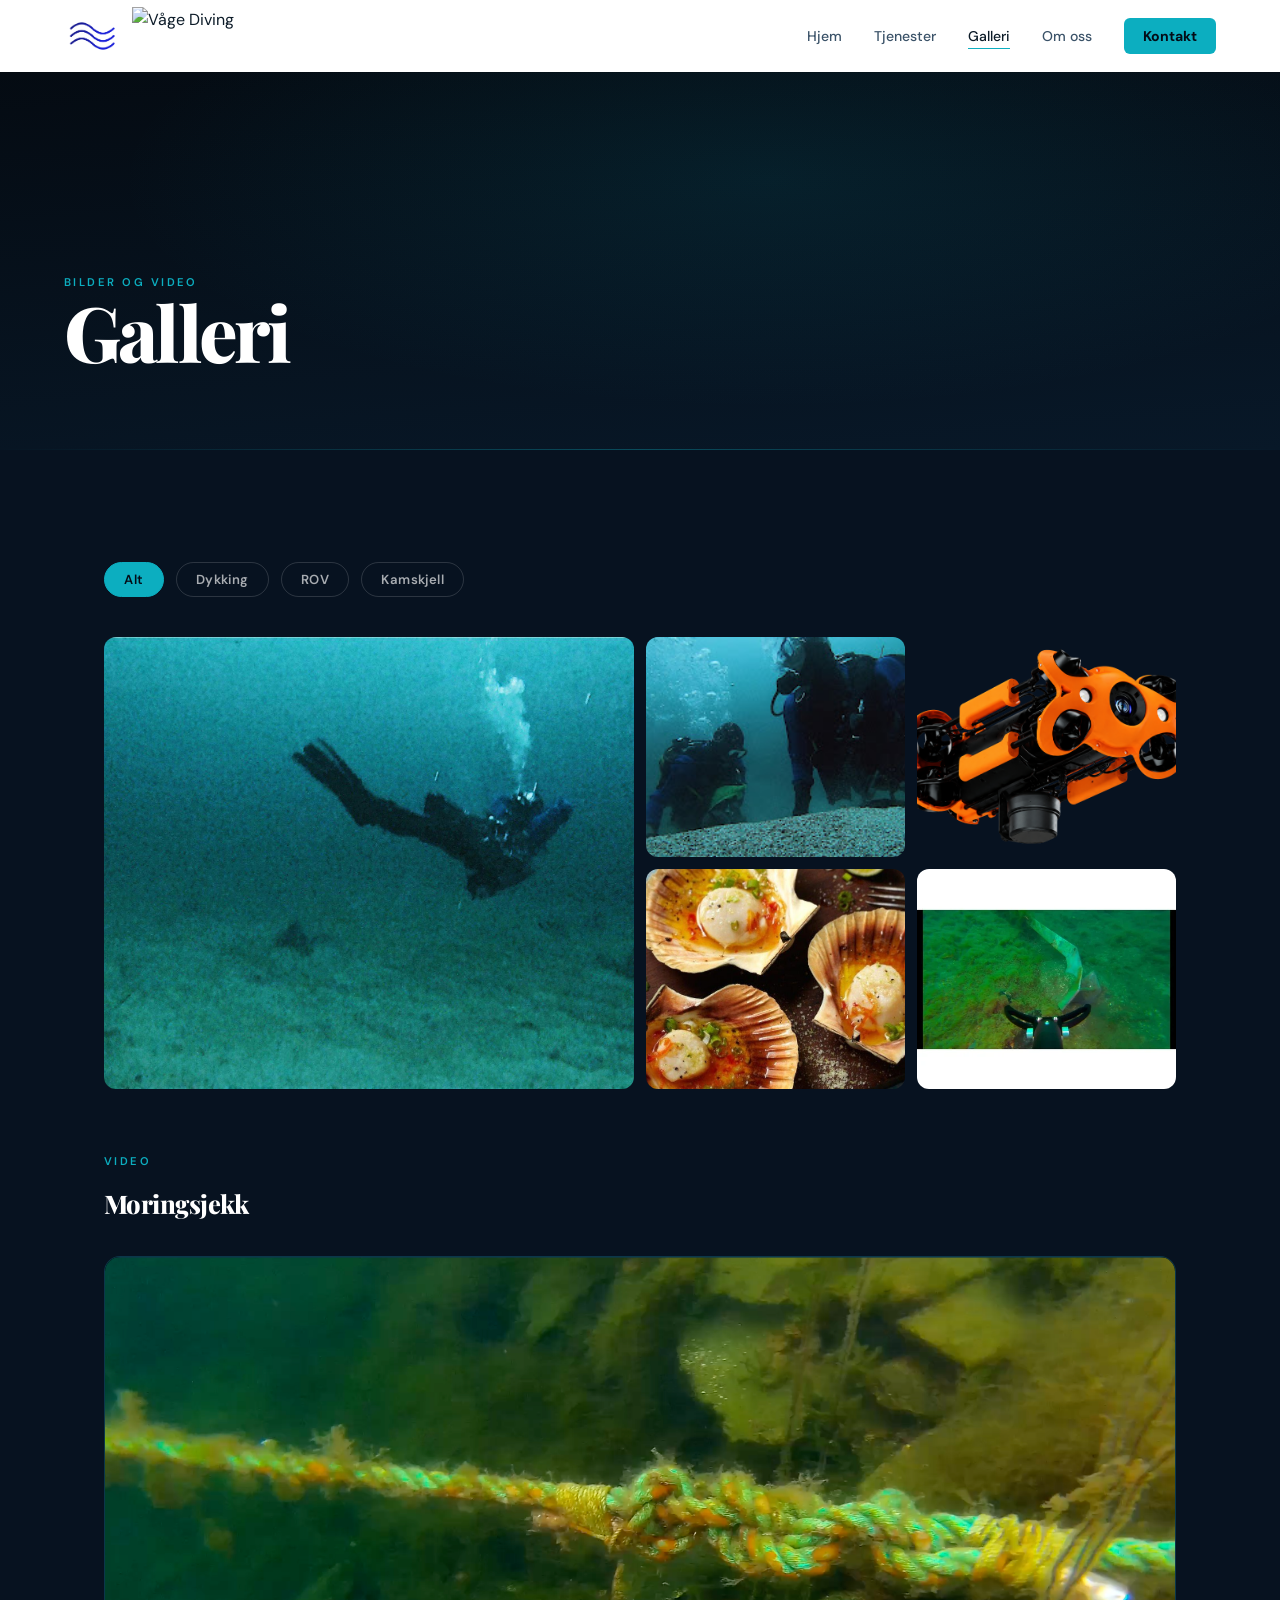
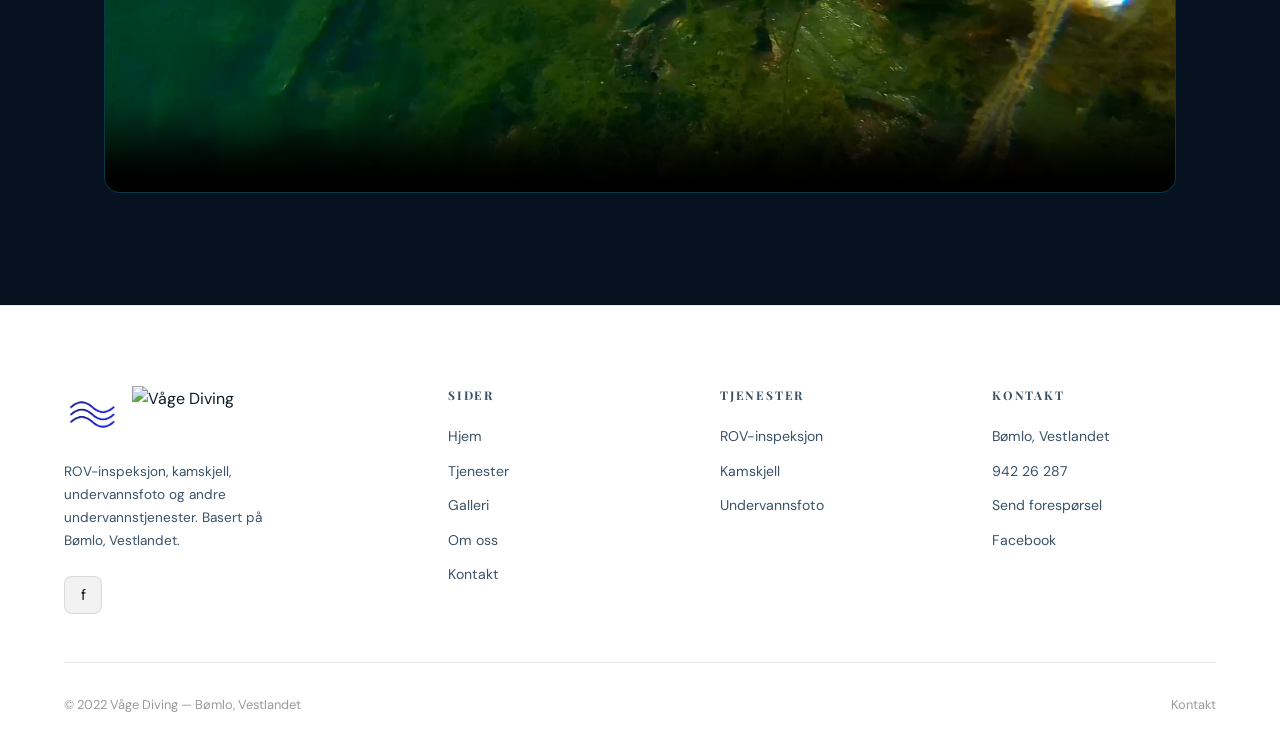
==== galleri.html @ 3f4f8ce9 "Add files via upload" ====
<!DOCTYPE html>
<html lang="nb">
<head>
  <meta charset="UTF-8" />
  <meta name="viewport" content="width=device-width, initial-scale=1.0" />
  <title>Galleri — Våge Diving</title>
  <meta name="description" content="Bilder og video fra undervannsorpdrag, kamskjell og fjordene rundt Bømlo." />
  <link rel="stylesheet" href="css/style.css" />
</head>
<body>

  <nav class="navbar" id="navbar">
    <a href="index.html" class="logo">
      <div class="logo-icon"><img src="images/bølgedel av logo.png" alt="Våge Diving"></div>
      <img src="images/våge diving tekst logo.png" alt="Våge Diving" class="logo-text-img">
    </a>
    <ul class="nav-links">
      <li><a href="index.html">Hjem</a></li>
      <li><a href="tjenester.html">Tjenester</a></li>
      <li><a href="galleri.html" class="active">Galleri</a></li>
      <li><a href="om-oss.html">Om oss</a></li>
      <li><a href="kontakt.html" class="nav-cta">Kontakt</a></li>
    </ul>
    <button class="hamburger" id="hamburger" aria-label="Meny">
      <span></span><span></span><span></span>
    </button>
  </nav>
  <div class="mobile-menu" id="mobile-menu">
    <a href="index.html">Hjem</a>
    <a href="tjenester.html">Tjenester</a>
    <a href="galleri.html">Galleri</a>
    <a href="om-oss.html">Om oss</a>
    <a href="kontakt.html">Kontakt →</a>
  </div>

  <div class="page-hero" style="position:relative;">
    <div class="page-hero-grid">
      <div>
        <span class="label">Bilder og video</span>
        <h1>Galleri</h1>
      </div>
    </div>
  </div>

  <section class="section dark-bg">
    <div class="container">

      <div class="gallery-filters reveal">
        <button class="filter-btn active" data-filter="all">Alt</button>
        <button class="filter-btn" data-filter="dykking">Dykking</button>
        <button class="filter-btn" data-filter="rov">ROV</button>
        <button class="filter-btn" data-filter="kamskjell">Kamskjell</button>
      </div>

      <div class="gallery-grid reveal">
        <div class="gallery-item span-2 span-h" data-cat="dykking">
          <img src="images/flyter i vanne.jpg" alt="Dykking" loading="lazy">
          <div class="gallery-overlay"><span class="gallery-caption">Bømlofjorden</span></div>
        </div>
        <div class="gallery-item" data-cat="dykking">
          <img src="images/meg og jg dyjje.jpg" alt="Dykking" loading="lazy">
          <div class="gallery-overlay"><span class="gallery-caption">Undervannsoppdrag</span></div>
        </div>
        <div class="gallery-item" data-cat="rov">
          <img src="images/beste rov bilde.png" alt="Chasing M2 ROV" loading="lazy">
          <div class="gallery-overlay"><span class="gallery-caption">Chasing M2 ROV</span></div>
        </div>
        <div class="gallery-item" data-cat="kamskjell">
          <img src="images/kamskjell.jpg" alt="Kamskjell" loading="lazy">
          <div class="gallery-overlay"><span class="gallery-caption">Ferske kamskjell</span></div>
        </div>
        <div class="gallery-item" data-cat="rov">
          <img src="images/rov grab.webp" alt="ROV" loading="lazy">
          <div class="gallery-overlay"><span class="gallery-caption">ROV-inspeksjon</span></div>
        </div>
      </div>

      <div style="margin-top:4rem;" class="reveal">
        <p class="label" style="margin-bottom:0.75rem;">Video</p>
        <h3 style="font-family:'Playfair Display',serif; font-size:1.6rem; font-weight:800; letter-spacing:-0.02em; margin-bottom:2rem; color:var(--white);">Moringsjekk</h3>
        <div style="background:var(--navy); border:1px solid var(--border); border-radius:16px; overflow:hidden;">
          <video controls poster="images/Skjermbilde 2026-05-13 kl. 02.36.47.png"
            style="width:100%; display:block; max-height:600px; object-fit:contain; background:#000;">
            <source src="videos/Moringsjekk 1080p.mp4" type="video/mp4">
          </video>
        </div>
      </div>

    </div>
  </section>

  <div class="lightbox" id="lightbox">
    <div class="lightbox-inner" id="lightbox-inner"></div>
  </div>

  <footer>
    <div class="footer-grid">
      <div class="footer-brand">
        <a href="index.html" class="logo">
          <div class="logo-icon"><img src="images/bølgedel av logo.png" alt=""></div>
          <img src="images/våge diving tekst logo.png" alt="Våge Diving" class="logo-text-img">
        </a>
        <p>ROV-inspeksjon, kamskjell, undervannsfoto og andre undervannstjenester. Basert på Bømlo, Vestlandet.</p>
        <div class="footer-social">
          <a href="https://www.facebook.com/profile.php?id=100086006843153" target="_blank" rel="noopener" class="social-btn" title="Facebook">f</a>
        </div>
      </div>
      <div class="footer-col">
        <h4>Sider</h4>
        <ul>
          <li><a href="index.html">Hjem</a></li>
          <li><a href="tjenester.html">Tjenester</a></li>
          <li><a href="galleri.html">Galleri</a></li>
          <li><a href="om-oss.html">Om oss</a></li>
          <li><a href="kontakt.html">Kontakt</a></li>
        </ul>
      </div>
      <div class="footer-col">
        <h4>Tjenester</h4>
        <ul>
          <li><a href="tjenester.html#rov">ROV-inspeksjon</a></li>
          <li><a href="tjenester.html#kamskjell">Kamskjell</a></li>
          <li><a href="tjenester.html#foto">Undervannsfoto</a></li>
        </ul>
      </div>
      <div class="footer-col">
        <h4>Kontakt</h4>
        <ul>
          <li>Bømlo, Vestlandet</li>
          <li><a href="tel:94226287">942 26 287</a></li>
          <li><a href="kontakt.html">Send forespørsel</a></li>
          <li><a href="https://www.facebook.com/profile.php?id=100086006843153" target="_blank" rel="noopener">Facebook</a></li>
        </ul>
      </div>
    </div>
    <div class="footer-bottom">
      <p>© 2022 Våge Diving — Bømlo, Vestlandet</p>
      <a href="kontakt.html">Kontakt</a>
    </div>
  </footer>

  <script src="js/main.js"></script>
</body>
</html>
---- css/style.css ----
@import url('https://fonts.googleapis.com/css2?family=Playfair+Display:ital,wght@0,700;0,800;1,700&family=DM+Sans:ital,opsz,wght@0,9..40,300;0,9..40,400;0,9..40,500;0,9..40,600;1,9..40,400&display=swap');

/* ══════════════════════════════════════
   TOKENS
══════════════════════════════════════ */
:root {
  --deep:        #040C16;
  --dark:        #071220;
  --navy:        #0B1D30;
  --mid:         #112840;
  --teal:        #0CAEC0;
  --teal-bright: #1DD8EC;
  --teal-dim:    rgba(12,174,192,0.12);
  --teal-glow:   rgba(12,174,192,0.35);
  --aqua:        #3FECD8;
  --sand:        #C8925A;
  --sand-light:  #E0AD7A;
  --white:       #FFFFFF;
  --grey:        rgba(255,255,255,0.55);
  --border:      rgba(12,174,192,0.18);
  --light-bg:    #EDF4F8;
  --text-dark:   #0C1B28;
  --text-mid:    #3A5268;
  --nav-h:       72px;
  --ease:        cubic-bezier(0.25, 0.46, 0.45, 0.94);
}

/* ══════════════════════════════════════
   RESET & BASE
══════════════════════════════════════ */
*, *::before, *::after { margin: 0; padding: 0; box-sizing: border-box; }
html { scroll-behavior: smooth; }

body {
  font-family: 'DM Sans', sans-serif;
  background: var(--light-bg);
  color: var(--text-dark);
  line-height: 1.6;
  overflow-x: hidden;
}

h1, h2, h3, h4, .logo-text { font-family: 'Playfair Display', serif; }

a { text-decoration: none; color: inherit; }
img { display: block; max-width: 100%; }
ul { list-style: none; }

.container {
  max-width: 1200px;
  margin: 0 auto;
  padding: 0 5%;
}

/* ══════════════════════════════════════
   SCROLLBAR
══════════════════════════════════════ */
::-webkit-scrollbar { width: 6px; }
::-webkit-scrollbar-track { background: var(--dark); }
::-webkit-scrollbar-thumb { background: var(--teal); border-radius: 3px; }

/* ══════════════════════════════════════
   TYPOGRAPHY
══════════════════════════════════════ */
.label {
  font-size: 0.7rem;
  font-weight: 600;
  letter-spacing: 0.22em;
  text-transform: uppercase;
  color: var(--teal);
}

.section-title {
  font-size: clamp(2rem, 4vw, 3.2rem);
  font-weight: 800;
  line-height: 1.1;
  letter-spacing: -0.02em;
  color: var(--text-dark);
  margin: 0.75rem 0 1.25rem;
}
.section.dark-bg .section-title,
.section.navy-bg .section-title { color: var(--white); }

.section-sub {
  font-size: 1rem;
  color: var(--text-mid);
  line-height: 1.75;
  max-width: 540px;
}
.section.dark-bg .section-sub,
.section.navy-bg .section-sub { color: var(--grey); }

/* ══════════════════════════════════════
   BUTTONS
══════════════════════════════════════ */
.btn {
  display: inline-flex;
  align-items: center;
  gap: 0.5rem;
  padding: 0.8rem 1.8rem;
  border-radius: 6px;
  font-family: 'DM Sans', sans-serif;
  font-size: 0.92rem;
  font-weight: 600;
  cursor: pointer;
  border: none;
  transition: all 0.25s var(--ease);
  white-space: nowrap;
}
.btn-primary {
  background: var(--teal);
  color: var(--deep);
}
.btn-primary:hover {
  background: var(--teal-bright);
  transform: translateY(-2px);
  box-shadow: 0 8px 30px var(--teal-glow);
}
.btn-outline {
  background: transparent;
  border: 1.5px solid rgba(255,255,255,0.3);
  color: var(--white);
}
.btn-outline:hover {
  border-color: var(--teal);
  color: var(--teal);
  background: var(--teal-dim);
}
.btn-sand {
  background: var(--sand);
  color: var(--white);
}
.btn-sand:hover {
  background: var(--sand-light);
  transform: translateY(-2px);
  box-shadow: 0 8px 24px rgba(200,146,90,0.4);
}

/* ══════════════════════════════════════
   NAVBAR
══════════════════════════════════════ */
.navbar {
  position: fixed;
  top: 0; left: 0; right: 0;
  z-index: 500;
  height: var(--nav-h);
  display: flex;
  align-items: center;
  justify-content: space-between;
  padding: 0 5%;
  background: var(--white);
  box-shadow: 0 1px 0 rgba(0,0,0,0.08);
  transition: background 0.4s, box-shadow 0.4s;
}
.navbar.scrolled {
  background: var(--white);
  box-shadow: 0 2px 16px rgba(0,0,0,0.10);
}

.logo {
  display: flex;
  align-items: center;
  gap: 0.6rem;
}
.logo-icon {
  width: 58px; height: 58px;
  background: transparent;
  border-radius: 0;
  display: flex; align-items: center; justify-content: center;
  font-size: 1.1rem;
  transition: transform 0.3s;
  overflow: hidden;
}
.logo-icon img {
  width: 100%; height: 100%;
  object-fit: contain;
  padding: 4px;
}
.logo-text-img {
  height: 58px;
  width: auto;
  display: block;
}
.logo:hover .logo-icon { transform: rotate(-10deg) scale(1.05); }
.logo-text {
  font-size: 1.1rem;
  font-weight: 800;
  letter-spacing: -0.02em;
}
.logo-text span { color: var(--teal); }

.nav-links {
  display: flex;
  align-items: center;
  gap: 2rem;
}
.nav-links a {
  font-size: 0.88rem;
  font-weight: 500;
  color: var(--text-mid);
  transition: color 0.2s;
  position: relative;
}
.nav-links a::after {
  content: '';
  position: absolute;
  bottom: -4px; left: 0; right: 0;
  height: 1.5px;
  background: var(--teal);
  transform: scaleX(0);
  transform-origin: left;
  transition: transform 0.3s var(--ease);
}
.nav-links a:hover, .nav-links a.active { color: var(--text-dark); }
.nav-links a:hover::after, .nav-links a.active::after { transform: scaleX(1); }

.nav-cta {
  background: var(--teal) !important;
  color: var(--deep) !important;
  padding: 0.55rem 1.2rem;
  border-radius: 6px;
  font-weight: 700 !important;
}
.nav-cta::after { display: none !important; }
.nav-cta:hover { background: var(--teal-bright) !important; }

.hamburger {
  display: none;
  flex-direction: column;
  gap: 5px;
  cursor: pointer;
  background: none;
  border: none;
  padding: 6px;
}
.hamburger span {
  display: block; width: 22px; height: 2px;
  background: var(--text-dark); border-radius: 2px;
  transition: all 0.3s;
}
.hamburger.open span:nth-child(1) { transform: translateY(7px) rotate(45deg); }
.hamburger.open span:nth-child(2) { opacity: 0; }
.hamburger.open span:nth-child(3) { transform: translateY(-7px) rotate(-45deg); }

.mobile-menu {
  display: none;
  position: fixed;
  top: var(--nav-h); left: 0; right: 0;
  background: var(--white);
  padding: 1.5rem 5%;
  flex-direction: column;
  gap: 0.25rem;
  z-index: 499;
  border-bottom: 1px solid rgba(0,0,0,0.08);
  box-shadow: 0 8px 24px rgba(0,0,0,0.08);
}
.mobile-menu.open { display: flex; }
.mobile-menu a {
  color: var(--text-mid);
  font-size: 1rem;
  font-weight: 500;
  padding: 0.85rem 0;
  border-bottom: 1px solid rgba(0,0,0,0.06);
  display: block;
  transition: color 0.2s;
}
.mobile-menu a:last-child { border: none; color: var(--teal); font-weight: 600; }
.mobile-menu a:hover { color: var(--text-dark); }

/* ══════════════════════════════════════
   HERO
══════════════════════════════════════ */
.hero {
  position: relative;
  min-height: 100vh;
  display: flex;
  flex-direction: column;
  justify-content: flex-end;
  padding: calc(var(--nav-h) + 60px) 5% 100px;
  background:
    radial-gradient(ellipse at 70% 30%, rgba(12,174,192,0.08) 0%, transparent 60%),
    radial-gradient(ellipse at 20% 80%, rgba(12,174,192,0.05) 0%, transparent 50%),
    linear-gradient(175deg, #04090F 0%, #071520 50%, #04090F 100%);
  overflow: hidden;
}

/* Bubbles */
.bubble {
  position: absolute;
  border-radius: 50%;
  background: radial-gradient(circle at 30% 30%, rgba(29,216,236,0.6), rgba(12,174,192,0.1));
  border: 1px solid rgba(12,174,192,0.3);
  animation: bubbleRise linear infinite;
  pointer-events: none;
}
@keyframes bubbleRise {
  0%   { transform: translateY(0) translateX(0); opacity: 0; }
  10%  { opacity: 0.8; }
  90%  { opacity: 0.5; }
  100% { transform: translateY(-110vh) translateX(30px); opacity: 0; }
}

.hero-depth-line {
  position: absolute;
  left: 0; right: 0;
  height: 1px;
  background: linear-gradient(90deg, transparent, rgba(12,174,192,0.3), transparent);
  pointer-events: none;
}

.hero-content { position: relative; z-index: 1; }

.hero-tag {
  display: inline-flex;
  align-items: center;
  gap: 0.6rem;
  font-size: 0.72rem;
  font-weight: 600;
  letter-spacing: 0.2em;
  text-transform: uppercase;
  color: var(--teal);
  margin-bottom: 1.75rem;
}
.hero-tag::before {
  content: '';
  display: block;
  width: 24px; height: 1.5px;
  background: var(--teal);
}

.hero h1 {
  font-size: clamp(3.5rem, 9vw, 7.5rem);
  font-weight: 800;
  line-height: 0.95;
  letter-spacing: -0.045em;
  color: var(--white);
  margin-bottom: 2rem;
  max-width: 750px;
}
.hero h1 em {
  font-style: normal;
  color: transparent;
  -webkit-text-stroke: 1.5px rgba(12,174,192,0.7);
}

.hero-sub {
  font-size: 1.05rem;
  color: var(--grey);
  line-height: 1.75;
  max-width: 480px;
  margin-bottom: 2.5rem;
}

.hero-btns { display: flex; gap: 1rem; flex-wrap: wrap; }

.hero-scroll {
  position: absolute;
  bottom: 2.5rem;
  right: 5%;
  display: flex;
  flex-direction: column;
  align-items: center;
  gap: 0.5rem;
  cursor: pointer;
  z-index: 1;
}
.hero-scroll span {
  font-size: 0.65rem;
  letter-spacing: 0.2em;
  text-transform: uppercase;
  color: var(--grey);
  writing-mode: vertical-rl;
}
.scroll-line {
  width: 1.5px;
  height: 48px;
  background: linear-gradient(to bottom, var(--teal), transparent);
  animation: scrollPulse 2s ease infinite;
}
@keyframes scrollPulse {
  0%, 100% { opacity: 0.4; transform: scaleY(1); }
  50% { opacity: 1; transform: scaleY(0.7); }
}

/* ══════════════════════════════════════
   WAVE DIVIDER
══════════════════════════════════════ */
.wave {
  display: block;
  width: 100%;
  overflow: hidden;
  line-height: 0;
  margin-bottom: -1px;
}
.wave svg { display: block; width: 100%; }

/* ══════════════════════════════════════
   STATS STRIP
══════════════════════════════════════ */
.stats-strip {
  background: var(--navy);
  border-top: 1px solid var(--border);
  border-bottom: 1px solid var(--border);
  padding: 2.5rem 5%;
}
.stats-inner {
  max-width: 1200px;
  margin: 0 auto;
  display: grid;
  grid-template-columns: repeat(4, 1fr);
  gap: 2rem;
}
.stat-item { text-align: center; }
.stat-num {
  font-family: 'Playfair Display', serif;
  font-size: 2.4rem;
  font-weight: 800;
  color: var(--teal);
  letter-spacing: -0.04em;
  line-height: 1;
  display: flex;
  align-items: center;
  justify-content: center;
  height: 2.8rem;
}
.stat-label {
  font-size: 0.82rem;
  color: var(--grey);
  margin-top: 0.4rem;
}

/* ══════════════════════════════════════
   SECTION BASE
══════════════════════════════════════ */
.section {
  padding: 7rem 0;
  position: relative;
}
.section.dark-bg  { background: var(--dark); }
.section.navy-bg  { background: var(--navy); }
.section.mid-bg   { background: var(--mid); }

.section-header { margin-bottom: 4rem; }
.section-header.center { text-align: center; }
.section-header.center .section-sub {
  margin-left: auto;
  margin-right: auto;
}

/* ══════════════════════════════════════
   SERVICE CARDS (index preview + tjenester)
══════════════════════════════════════ */
.services-grid {
  display: grid;
  grid-template-columns: repeat(3, 1fr);
  gap: 1.5rem;
}
.service-card {
  background: var(--navy);
  border: 1px solid var(--border);
  border-radius: 16px;
  padding: 2.5rem 2rem;
  transition: transform 0.3s var(--ease), box-shadow 0.3s, border-color 0.3s;
  position: relative;
  overflow: hidden;
}
.service-card::before {
  content: '';
  position: absolute;
  top: 0; left: 0; right: 0;
  height: 2px;
  background: linear-gradient(90deg, transparent, var(--teal), transparent);
  opacity: 0;
  transition: opacity 0.3s;
}
.service-card:hover {
  transform: translateY(-6px);
  box-shadow: 0 20px 60px rgba(0,0,0,0.4), 0 0 0 1px var(--teal-glow);
  border-color: rgba(12,174,192,0.4);
}
.service-card:hover::before { opacity: 1; }

.service-icon {
  width: 56px; height: 56px;
  background: var(--teal-dim);
  border: 1px solid rgba(12,174,192,0.25);
  border-radius: 14px;
  display: flex; align-items: center; justify-content: center;
  font-size: 1.5rem;
  margin-bottom: 1.5rem;
  transition: background 0.3s, transform 0.3s;
}
.service-card:hover .service-icon {
  background: rgba(12,174,192,0.2);
  transform: scale(1.05);
}

.service-card h3 {
  font-family: 'Playfair Display', serif;
  font-size: 1.15rem;
  font-weight: 700;
  color: var(--white);
  margin-bottom: 0.75rem;
  letter-spacing: -0.02em;
}
.service-card p {
  font-size: 0.88rem;
  color: var(--grey);
  line-height: 1.7;
  margin-bottom: 1.5rem;
}
.service-link {
  font-size: 0.82rem;
  font-weight: 600;
  color: var(--teal);
  display: inline-flex;
  align-items: center;
  gap: 0.4rem;
  transition: gap 0.2s;
}
.service-link:hover { gap: 0.7rem; }
.service-link .arrow { transition: transform 0.2s; }
.service-link:hover .arrow { transform: translateX(3px); }

/* ══════════════════════════════════════
   FEATURE SECTION (Kamskjell spotlight)
══════════════════════════════════════ */
.feature-split {
  display: grid;
  grid-template-columns: 1fr 1fr;
  gap: 5rem;
  align-items: center;
}
.campaign-block {
  display: flex;
  align-items: flex-start;
}
.campaign-text { max-width: 640px; }
.feature-visual {
  position: relative;
  border-radius: 20px;
  overflow: hidden;
  aspect-ratio: 4/3;
}
.feature-visual-bg {
  width: 100%; height: 100%;
  background: radial-gradient(ellipse at 40% 40%, #1A4A35, #0A2820 60%, #050F08);
  display: flex; align-items: center; justify-content: center;
  position: relative;
}
.feature-visual-bg::before {
  content: '';
  position: absolute; inset: 0;
  background:
    radial-gradient(circle at 30% 60%, rgba(63,236,216,0.15) 0%, transparent 50%),
    radial-gradient(circle at 70% 30%, rgba(200,146,90,0.1) 0%, transparent 40%);
}
.scallop-icon {
  font-size: 7rem;
  position: relative;
  z-index: 1;
  filter: drop-shadow(0 0 30px rgba(63,236,216,0.4));
  animation: scallop-float 4s ease-in-out infinite;
}
@keyframes scallop-float {
  0%, 100% { transform: translateY(0) rotate(-5deg); }
  50% { transform: translateY(-15px) rotate(5deg); }
}
.feature-badge {
  position: absolute;
  bottom: 1.5rem; left: 1.5rem;
  background: rgba(7,18,32,0.85);
  backdrop-filter: blur(10px);
  border: 1px solid var(--border);
  border-radius: 10px;
  padding: 0.75rem 1rem;
  display: flex; align-items: center; gap: 0.6rem;
  font-size: 0.82rem;
  color: var(--teal);
  font-weight: 600;
}

.feature-text .label { margin-bottom: 0.75rem; display: block; }
.feature-text h2 { font-size: clamp(1.8rem, 3.5vw, 2.8rem); }
.feature-text p {
  font-size: 0.95rem;
  color: var(--text-mid);
  line-height: 1.8;
  margin-bottom: 1rem;
}
.feature-bullets { margin: 1.5rem 0 2rem; }
.feature-bullets li {
  display: flex;
  align-items: center;
  gap: 0.75rem;
  font-size: 0.9rem;
  color: var(--text-dark);
  padding: 0.5rem 0;
  border-bottom: 1px solid rgba(255,255,255,0.05);
}
.feature-bullets li { border-bottom-color: rgba(0,0,0,0.06); }
.feature-bullets li::before {
  content: '';
  width: 6px; height: 6px;
  background: var(--teal);
  border-radius: 50%;
  flex-shrink: 0;
}

/* ══════════════════════════════════════
   VALUE CARDS
══════════════════════════════════════ */
.values-grid {
  display: grid;
  grid-template-columns: repeat(3, 1fr);
  gap: 1.5rem;
}
.value-card {
  padding: 2rem;
  border-radius: 14px;
  border: 1px solid rgba(255,255,255,0.06);
  background: rgba(255,255,255,0.03);
  transition: background 0.3s, border-color 0.3s;
}
.value-card:hover {
  background: var(--teal-dim);
  border-color: var(--border);
}
.value-num {
  font-family: 'Playfair Display', serif;
  font-size: 0.7rem;
  font-weight: 700;
  letter-spacing: 0.15em;
  color: var(--teal);
  margin-bottom: 1rem;
}
.value-card h3 {
  font-family: 'Playfair Display', serif;
  font-size: 1rem;
  font-weight: 700;
  color: var(--white);
  margin-bottom: 0.6rem;
}
.value-card p { font-size: 0.87rem; color: var(--grey); line-height: 1.7; }

/* ══════════════════════════════════════
   CTA BANNER
══════════════════════════════════════ */
.cta-banner {
  background: var(--white);
  border-top: 1px solid rgba(0,0,0,0.08);
  border-bottom: 1px solid rgba(0,0,0,0.08);
  padding: 6rem 5%;
  text-align: center;
}
.cta-banner h2 {
  font-size: clamp(2rem, 4vw, 3rem);
  font-weight: 800;
  letter-spacing: -0.03em;
  margin-bottom: 1rem;
  color: var(--text-dark);
}
.cta-banner p {
  font-size: 1rem;
  color: var(--text-mid);
  margin-bottom: 2.5rem;
  max-width: 440px;
  margin-left: auto;
  margin-right: auto;
  line-height: 1.75;
}
.cta-btns { display: flex; gap: 1rem; justify-content: center; flex-wrap: wrap; }

/* ══════════════════════════════════════
   PAGE HERO (inner pages)
══════════════════════════════════════ */
.page-hero {
  min-height: 50vh;
  display: flex;
  align-items: flex-end;
  padding: calc(var(--nav-h) + 80px) 5% 80px;
  background:
    radial-gradient(ellipse at 60% 40%, rgba(12,174,192,0.1) 0%, transparent 60%),
    linear-gradient(175deg, #04090F 0%, #081828 100%);
  position: relative;
  overflow: hidden;
}
.page-hero::after {
  content: '';
  position: absolute;
  bottom: 0; left: 0; right: 0;
  height: 1px;
  background: linear-gradient(90deg, transparent, var(--teal-glow), transparent);
}
.page-hero-grid {
  display: grid;
  grid-template-columns: 1fr auto;
  align-items: flex-end;
  gap: 2rem;
  width: 100%;
  max-width: 1200px;
  margin: 0 auto;
}
.page-hero h1 {
  font-size: clamp(2.5rem, 6vw, 5rem);
  font-weight: 800;
  letter-spacing: -0.04em;
  line-height: 1;
  max-width: 600px;
  color: var(--white);
}
.page-hero p {
  font-size: 1rem;
  color: var(--grey);
  margin-top: 1rem;
  max-width: 480px;
  line-height: 1.75;
}
.page-hero-num {
  font-family: 'Playfair Display', serif;
  font-size: clamp(5rem, 12vw, 10rem);
  font-weight: 800;
  color: rgba(12,174,192,0.06);
  letter-spacing: -0.05em;
  line-height: 1;
  user-select: none;
}

/* ══════════════════════════════════════
   TJENESTER — Full Service Blocks
══════════════════════════════════════ */
.service-block {
  display: grid;
  grid-template-columns: 1fr 1fr;
  gap: 5rem;
  align-items: center;
  padding: 6rem 0;
  border-bottom: 1px solid rgba(255,255,255,0.05);
}
.service-block:last-child { border-bottom: none; }
.service-block.reverse { direction: rtl; }
.service-block.reverse > * { direction: ltr; }

.service-visual {
  border-radius: 20px;
  overflow: hidden;
  aspect-ratio: 4/3;
  position: relative;
}
.sv-rov {
  background: radial-gradient(ellipse at 40% 40%, #0A2A40, #041018);
}
.sv-kamskjell {
  background: radial-gradient(ellipse at 50% 40%, #1A3A28, #050F08);
}
.sv-foto {
  background: radial-gradient(ellipse at 50% 40%, #0F1A35, #040816);
}
.service-visual-inner {
  width: 100%; height: 100%;
  display: flex; align-items: center; justify-content: center;
  font-size: 6rem;
  filter: drop-shadow(0 0 40px rgba(12,174,192,0.3));
  animation: floatVis 5s ease-in-out infinite;
}
@keyframes floatVis {
  0%, 100% { transform: translateY(0); }
  50% { transform: translateY(-12px); }
}
.service-visual-overlay {
  position: absolute; inset: 0;
  background: linear-gradient(to top, rgba(4,12,22,0.6) 0%, transparent 60%);
}
.service-visual-tag {
  position: absolute;
  bottom: 1.5rem; right: 1.5rem;
  background: rgba(7,18,32,0.88);
  backdrop-filter: blur(10px);
  border: 1px solid var(--border);
  border-radius: 8px;
  padding: 0.6rem 1rem;
  font-size: 0.75rem;
  font-weight: 600;
  color: var(--teal);
  letter-spacing: 0.08em;
}

.service-content .label { display: block; margin-bottom: 0.75rem; }
.service-content h2 {
  font-size: clamp(1.8rem, 3vw, 2.5rem);
  font-weight: 800;
  letter-spacing: -0.03em;
  margin-bottom: 1.25rem;
  color: var(--white);
}
.service-content p {
  font-size: 0.95rem;
  color: var(--grey);
  line-height: 1.8;
  margin-bottom: 1rem;
}

.spec-list { margin: 1.5rem 0; }
.spec-item {
  display: flex;
  align-items: flex-start;
  gap: 1rem;
  padding: 0.8rem 0;
  border-bottom: 1px solid rgba(255,255,255,0.05);
}
.spec-item:last-child { border-bottom: none; }
.spec-dot {
  width: 24px; height: 24px;
  background: var(--teal-dim);
  border: 1px solid var(--border);
  border-radius: 6px;
  display: flex; align-items: center; justify-content: center;
  font-size: 0.7rem;
  flex-shrink: 0;
  color: var(--teal);
  margin-top: 1px;
}
.spec-item strong { display: block; font-size: 0.88rem; color: var(--white); margin-bottom: 0.15rem; }
.spec-item span { font-size: 0.82rem; color: var(--grey); line-height: 1.5; }

/* Equipment callout */
.equip-block {
  background: var(--teal-dim);
  border: 1px solid rgba(12,174,192,0.25);
  border-radius: 14px;
  padding: 1.75rem;
  display: flex;
  gap: 1.25rem;
  align-items: flex-start;
  margin-top: 1.5rem;
}
.equip-icon {
  width: 48px; height: 48px;
  background: rgba(12,174,192,0.2);
  border-radius: 10px;
  display: flex; align-items: center; justify-content: center;
  font-size: 1.3rem;
  flex-shrink: 0;
}
.equip-block h4 { font-family: 'Playfair Display', serif; font-size: 0.92rem; font-weight: 700; color: var(--teal); margin-bottom: 0.3rem; }
.equip-block p { font-size: 0.83rem; color: rgba(255,255,255,0.65); line-height: 1.6; }

/* ══════════════════════════════════════
   GALLERY
══════════════════════════════════════ */
.gallery-filters {
  display: flex;
  gap: 0.75rem;
  margin-bottom: 2.5rem;
  flex-wrap: wrap;
}
.filter-btn {
  font-family: 'DM Sans', sans-serif;
  font-size: 0.82rem;
  font-weight: 600;
  padding: 0.5rem 1.2rem;
  border-radius: 40px;
  border: 1.5px solid rgba(255,255,255,0.15);
  background: transparent;
  color: rgba(255,255,255,0.65);
  cursor: pointer;
  transition: all 0.2s;
  letter-spacing: 0.03em;
}
.filter-btn:hover { border-color: var(--teal); color: var(--white); }
.filter-btn.active {
  background: var(--teal);
  border-color: var(--teal);
  color: var(--deep);
}

.gallery-grid {
  display: grid;
  grid-template-columns: repeat(4, 1fr);
  grid-auto-rows: 220px;
  gap: 12px;
}
.gallery-item {
  border-radius: 12px;
  overflow: hidden;
  cursor: pointer;
  position: relative;
  transition: transform 0.3s var(--ease), opacity 0.3s;
}
.gallery-item.span-2 { grid-column: span 2; }
.gallery-item.span-h { grid-row: span 2; }

.gallery-item-inner {
  width: 100%; height: 100%;
  display: flex; align-items: center; justify-content: center;
  font-size: 3rem;
  transition: transform 0.4s var(--ease);
  position: relative;
}
.g-deep-blue    { background: radial-gradient(ellipse at 40% 40%, #0A2A50, #040A14); }
.g-teal-dark    { background: radial-gradient(ellipse at 50% 50%, #083A45, #030C10); }
.g-ocean-green  { background: radial-gradient(ellipse at 40% 60%, #0A3020, #04100A); }
.g-night-blue   { background: radial-gradient(ellipse at 60% 40%, #080D30, #020408); }
.g-ocean-sand   { background: radial-gradient(ellipse at 40% 40%, #3D2010, #120806); }
.g-teal-blue    { background: radial-gradient(ellipse at 50% 40%, #0A2840, #030A14); }
.g-deep-green   { background: radial-gradient(ellipse at 40% 50%, #082818, #030808); }
.g-midnight     { background: radial-gradient(ellipse at 50% 50%, #050B20, #020408); }
.g-warm-deep    { background: radial-gradient(ellipse at 50% 60%, #30180A, #0C0504); }
.g-blue-teal    { background: radial-gradient(ellipse at 40% 40%, #083040, #030C14); }
.g-forest-deep  { background: radial-gradient(ellipse at 50% 40%, #0A2A18, #040A06); }
.g-indigo-deep  { background: radial-gradient(ellipse at 40% 50%, #0C1040, #030410); }

.gallery-item:hover .gallery-item-inner { transform: scale(1.06); }

/* Real photo support — gallery */
.gallery-item img {
  width: 100%; height: 100%;
  object-fit: cover;
  display: block;
  transition: transform 0.4s var(--ease);
}
.gallery-item:hover img { transform: scale(1.06); }

/* Real photo support — service blocks */
.service-visual img {
  width: 100%; height: 100%;
  object-fit: cover;
  display: block;
}

/* Hero background image */
.hero-bg {
  position: absolute;
  inset: 0;
  background-size: cover;
  background-position: center 40%;
  opacity: 0.18;
  z-index: 0;
  filter: saturate(0.6);
}
.gallery-overlay {
  position: absolute; inset: 0;
  background: linear-gradient(to top, rgba(0,0,0,0.7) 0%, transparent 50%);
  opacity: 0;
  transition: opacity 0.3s;
  display: flex; align-items: flex-end; padding: 1.25rem;
}
.gallery-item:hover .gallery-overlay { opacity: 1; }
.gallery-caption {
  font-size: 0.8rem;
  font-weight: 600;
  color: var(--white);
  letter-spacing: 0.05em;
}

/* Lightbox */
.lightbox {
  display: none;
  position: fixed; inset: 0;
  z-index: 1000;
  background: rgba(4,12,22,0.97);
  align-items: center;
  justify-content: center;
  padding: 2rem;
}
.lightbox.open { display: flex; }
.lightbox-inner {
  border-radius: 16px;
  overflow: hidden;
  max-width: 800px;
  width: 100%;
  aspect-ratio: 4/3;
  display: flex; align-items: center; justify-content: center;
  font-size: 8rem;
  position: relative;
}
.lightbox-close {
  position: absolute; top: 1.5rem; right: 1.5rem;
  width: 44px; height: 44px;
  background: rgba(255,255,255,0.1);
  border: 1px solid rgba(255,255,255,0.15);
  border-radius: 50%;
  display: flex; align-items: center; justify-content: center;
  cursor: pointer;
  font-size: 1.1rem;
  color: var(--white);
  transition: background 0.2s;
  z-index: 2;
}
.lightbox-close:hover { background: rgba(255,255,255,0.2); }

.gallery-item.hidden { display: none; }

/* ══════════════════════════════════════
   OM OSS
══════════════════════════════════════ */
.about-split {
  display: grid;
  grid-template-columns: 1fr 1fr;
  gap: 6rem;
  align-items: center;
}
.about-visual {
  border-radius: 20px;
  overflow: hidden;
  aspect-ratio: 3/4;
  background: radial-gradient(ellipse at 50% 40%, #0A2040, #04090F);
  display: flex; align-items: center; justify-content: center;
  font-size: 8rem;
  position: relative;
}
.about-visual-glow {
  position: absolute; inset: 0;
  background: radial-gradient(circle at 50% 50%, rgba(12,174,192,0.12) 0%, transparent 70%);
}

.about-content .label { display: block; margin-bottom: 0.75rem; }
.about-content h2 { color: var(--text-dark); margin-bottom: 1.5rem; }
.about-content p {
  font-size: 0.95rem;
  color: var(--text-mid);
  line-height: 1.8;
  margin-bottom: 1rem;
}

.about-stats {
  display: grid;
  grid-template-columns: repeat(3, 1fr);
  gap: 1rem;
  margin: 2rem 0;
  padding: 2rem 0;
  border-top: 1px solid rgba(255,255,255,0.07);
  border-bottom: 1px solid rgba(255,255,255,0.07);
}
.about-stat-num {
  font-family: 'Playfair Display', serif;
  font-size: 2rem;
  font-weight: 800;
  color: var(--teal);
  letter-spacing: -0.04em;
  line-height: 1;
}
.about-stat-label { font-size: 0.8rem; color: var(--grey); margin-top: 0.3rem; }

.drone-card {
  background: var(--teal-dim);
  border: 1px solid rgba(12,174,192,0.2);
  border-radius: 16px;
  padding: 2rem;
  margin-top: 2rem;
}
.drone-card h4 {
  font-family: 'Playfair Display', serif;
  font-size: 1rem;
  font-weight: 700;
  color: var(--teal);
  margin-bottom: 0.5rem;
}
.drone-card p { font-size: 0.88rem; color: var(--grey); line-height: 1.7; }

.team-section { margin-top: 4rem; }
.team-grid {
  display: grid;
  grid-template-columns: repeat(3, 1fr);
  gap: 1.5rem;
  margin-top: 2.5rem;
}
.team-card {
  background: var(--navy);
  border: 1px solid var(--border);
  border-radius: 16px;
  padding: 2rem;
  text-align: center;
}
.team-avatar {
  width: 72px; height: 72px;
  background: var(--teal-dim);
  border: 2px solid var(--border);
  border-radius: 50%;
  margin: 0 auto 1.25rem;
  display: flex; align-items: center; justify-content: center;
  font-size: 1.8rem;
}
.team-card h3 { font-family: 'Playfair Display', serif; font-size: 1rem; font-weight: 700; margin-bottom: 0.25rem; }
.team-card .role { font-size: 0.82rem; color: var(--teal); margin-bottom: 0.75rem; }
.team-card p { font-size: 0.83rem; color: var(--grey); line-height: 1.65; }

/* ══════════════════════════════════════
   KONTAKT
══════════════════════════════════════ */
.contact-grid {
  display: grid;
  grid-template-columns: 1fr 1.5fr;
  gap: 5rem;
  align-items: start;
}

.contact-info { display: flex; flex-direction: column; gap: 1.5rem; }
.contact-item {
  display: flex;
  gap: 1rem;
  align-items: flex-start;
  padding: 1.5rem;
  background: var(--navy);
  border: 1px solid var(--border);
  border-radius: 14px;
  transition: border-color 0.2s;
}
.contact-item:hover { border-color: rgba(12,174,192,0.4); }
.contact-icon-wrap {
  width: 44px; height: 44px;
  background: var(--teal-dim);
  border-radius: 10px;
  display: flex; align-items: center; justify-content: center;
  font-size: 1.1rem;
  flex-shrink: 0;
}
.contact-item h4 {
  font-family: 'Playfair Display', serif;
  font-size: 0.82rem;
  font-weight: 700;
  color: var(--teal);
  letter-spacing: 0.08em;
  text-transform: uppercase;
  margin-bottom: 0.3rem;
}
.contact-item p { font-size: 0.9rem; color: rgba(255,255,255,0.8); }
.contact-item a { color: rgba(255,255,255,0.8); transition: color 0.2s; }
.contact-item a:hover { color: var(--teal); }

.contact-form-wrap {
  background: var(--navy);
  border: 1px solid var(--border);
  border-radius: 20px;
  padding: 3rem;
}
.contact-form-wrap h3 {
  font-family: 'Playfair Display', serif;
  font-size: 1.4rem;
  font-weight: 700;
  margin-bottom: 0.4rem;
}
.form-desc { font-size: 0.87rem; color: var(--grey); margin-bottom: 2rem; }

.form-row { display: grid; grid-template-columns: 1fr 1fr; gap: 1rem; }
.form-group { margin-bottom: 1.25rem; }
.form-group label {
  display: block;
  font-size: 0.8rem;
  font-weight: 600;
  color: rgba(255,255,255,0.7);
  margin-bottom: 0.45rem;
  letter-spacing: 0.05em;
  text-transform: uppercase;
}
.form-group input,
.form-group select,
.form-group textarea {
  width: 100%;
  padding: 0.85rem 1rem;
  background: rgba(255,255,255,0.04);
  border: 1.5px solid rgba(255,255,255,0.1);
  border-radius: 10px;
  font-family: 'DM Sans', sans-serif;
  font-size: 0.9rem;
  color: var(--white);
  outline: none;
  transition: border-color 0.2s, background 0.2s;
  appearance: none;
}
.form-group input::placeholder,
.form-group textarea::placeholder { color: rgba(255,255,255,0.3); }
.form-group input:focus,
.form-group select:focus,
.form-group textarea:focus {
  border-color: var(--teal);
  background: rgba(12,174,192,0.05);
}
.form-group select {
  background-image: url("data:image/svg+xml,%3Csvg xmlns='http://www.w3.org/2000/svg' width='16' height='16' viewBox='0 0 24 24' fill='none' stroke='rgba(255,255,255,0.4)' stroke-width='2'%3E%3Cpolyline points='6 9 12 15 18 9'/%3E%3C/svg%3E");
  background-repeat: no-repeat;
  background-position: right 1rem center;
  background-color: rgba(255,255,255,0.04);
  padding-right: 2.5rem;
}
.form-group select option { background: var(--navy); }
.form-group textarea { resize: vertical; min-height: 130px; }

.btn-submit {
  width: 100%;
  background: var(--teal);
  color: var(--deep);
  border: none;
  padding: 1rem;
  border-radius: 10px;
  font-family: 'DM Sans', sans-serif;
  font-size: 0.95rem;
  font-weight: 700;
  cursor: pointer;
  transition: background 0.2s, transform 0.15s, box-shadow 0.2s;
  margin-top: 0.5rem;
  letter-spacing: 0.02em;
}
.btn-submit:hover {
  background: var(--teal-bright);
  transform: translateY(-2px);
  box-shadow: 0 8px 30px var(--teal-glow);
}
.form-note { font-size: 0.77rem; color: var(--grey); text-align: center; margin-top: 0.75rem; }

/* ══════════════════════════════════════
   FOOTER
══════════════════════════════════════ */
footer {
  background: var(--white);
  border-top: 1px solid rgba(0,0,0,0.08);
  padding: 5rem 5% 2.5rem;
}
.footer-grid {
  max-width: 1200px;
  margin: 0 auto;
  display: grid;
  grid-template-columns: 1.5fr 1fr 1fr 1fr;
  gap: 3rem;
  padding-bottom: 3rem;
  border-bottom: 1px solid rgba(0,0,0,0.08);
  margin-bottom: 2rem;
}
.footer-brand .logo { margin-bottom: 1rem; }
.footer-brand p { font-size: 0.85rem; color: var(--text-mid); line-height: 1.7; max-width: 240px; }
.footer-social { display: flex; gap: 0.75rem; margin-top: 1.5rem; }
.social-btn {
  width: 38px; height: 38px;
  background: rgba(0,0,0,0.05);
  border: 1px solid rgba(0,0,0,0.1);
  border-radius: 8px;
  display: flex; align-items: center; justify-content: center;
  font-size: 0.95rem;
  color: var(--text-dark);
  transition: all 0.2s;
  cursor: pointer;
}
.social-btn:hover { background: var(--teal-dim); border-color: var(--teal); color: var(--teal); }

.footer-col h4 {
  font-family: 'Playfair Display', serif;
  font-size: 0.75rem;
  font-weight: 700;
  letter-spacing: 0.15em;
  text-transform: uppercase;
  color: var(--text-mid);
  margin-bottom: 1.25rem;
}
.footer-col ul { display: flex; flex-direction: column; gap: 0.75rem; }
.footer-col ul a {
  font-size: 0.88rem;
  color: var(--text-mid);
  transition: color 0.2s;
}
.footer-col ul a:hover { color: var(--teal); }
.footer-col ul li { font-size: 0.88rem; color: var(--text-mid); }

.footer-bottom {
  max-width: 1200px;
  margin: 0 auto;
  display: flex;
  justify-content: space-between;
  align-items: center;
  flex-wrap: wrap;
  gap: 1rem;
}
.footer-bottom p { font-size: 0.8rem; color: rgba(0,0,0,0.4); }
.footer-bottom a { font-size: 0.8rem; color: rgba(0,0,0,0.4); transition: color 0.2s; }
.footer-bottom a:hover { color: var(--teal); }

/* ══════════════════════════════════════
   ANIMATIONS (scroll reveal)
══════════════════════════════════════ */
.reveal {
  opacity: 0;
  transform: translateY(28px);
  transition: opacity 0.7s var(--ease), transform 0.7s var(--ease);
}
.reveal.revealed {
  opacity: 1;
  transform: translateY(0);
}
.reveal-delay-1 { transition-delay: 0.1s; }
.reveal-delay-2 { transition-delay: 0.2s; }
.reveal-delay-3 { transition-delay: 0.3s; }
.reveal-delay-4 { transition-delay: 0.4s; }

/* ══════════════════════════════════════
   RESPONSIVE
══════════════════════════════════════ */
@media (max-width: 1024px) {
  .services-grid      { grid-template-columns: 1fr 1fr; }
  .service-block      { grid-template-columns: 1fr; gap: 3rem; direction: ltr; }
  .service-block.reverse { direction: ltr; }
  .feature-split      { grid-template-columns: 1fr; gap: 3rem; }
  .about-split        { grid-template-columns: 1fr; gap: 3rem; }
  .about-visual       { aspect-ratio: 16/9; }
  .contact-grid       { grid-template-columns: 1fr; gap: 3rem; }
  .footer-grid        { grid-template-columns: 1fr 1fr; gap: 2rem; }
  .gallery-grid       { grid-template-columns: repeat(3, 1fr); }
  .team-grid          { grid-template-columns: 1fr 1fr; }
}

@media (max-width: 768px) {
  .nav-links { display: none; }
  .hamburger { display: flex; }

  .hero h1 { font-size: clamp(3rem, 12vw, 5rem); }
  .hero-scroll { display: none; }

  .stats-inner { grid-template-columns: repeat(2, 1fr); }
  .services-grid { grid-template-columns: 1fr; }
  .values-grid { grid-template-columns: 1fr; }
  .gallery-grid { grid-template-columns: repeat(2, 1fr); }
  .gallery-item.span-2 { grid-column: span 1; }
  .team-grid { grid-template-columns: 1fr; }
  .form-row { grid-template-columns: 1fr; }

  .contact-form-wrap { padding: 2rem; }
  .footer-grid { grid-template-columns: 1fr; }

  .page-hero-grid { grid-template-columns: 1fr; }
  .page-hero-num { display: none; }
}

@media (max-width: 480px) {
  .section { padding: 4.5rem 0; }
  .stats-inner { grid-template-columns: repeat(2, 1fr); gap: 1.25rem; }
  .gallery-grid { grid-template-columns: repeat(2, 1fr); grid-auto-rows: 160px; }
  .hero-btns { flex-direction: column; }
  .hero-btns .btn { text-align: center; justify-content: center; }
}

/* ══════════════════════════════════════
   LOGO WATERMARK BRANDING
══════════════════════════════════════ */
.logo-watermark {
  position: absolute;
  pointer-events: none;
  user-select: none;
  z-index: 0;
}
.hero-wm {
  right: 3%;
  top: 50%;
  transform: translateY(-50%);
  width: min(380px, 38vw);
  opacity: 0.05;
  filter: brightness(0) invert(1);
}
.section-wm {
  right: 5%;
  top: 50%;
  transform: translateY(-50%);
  width: min(260px, 25vw);
  opacity: 0.04;
}
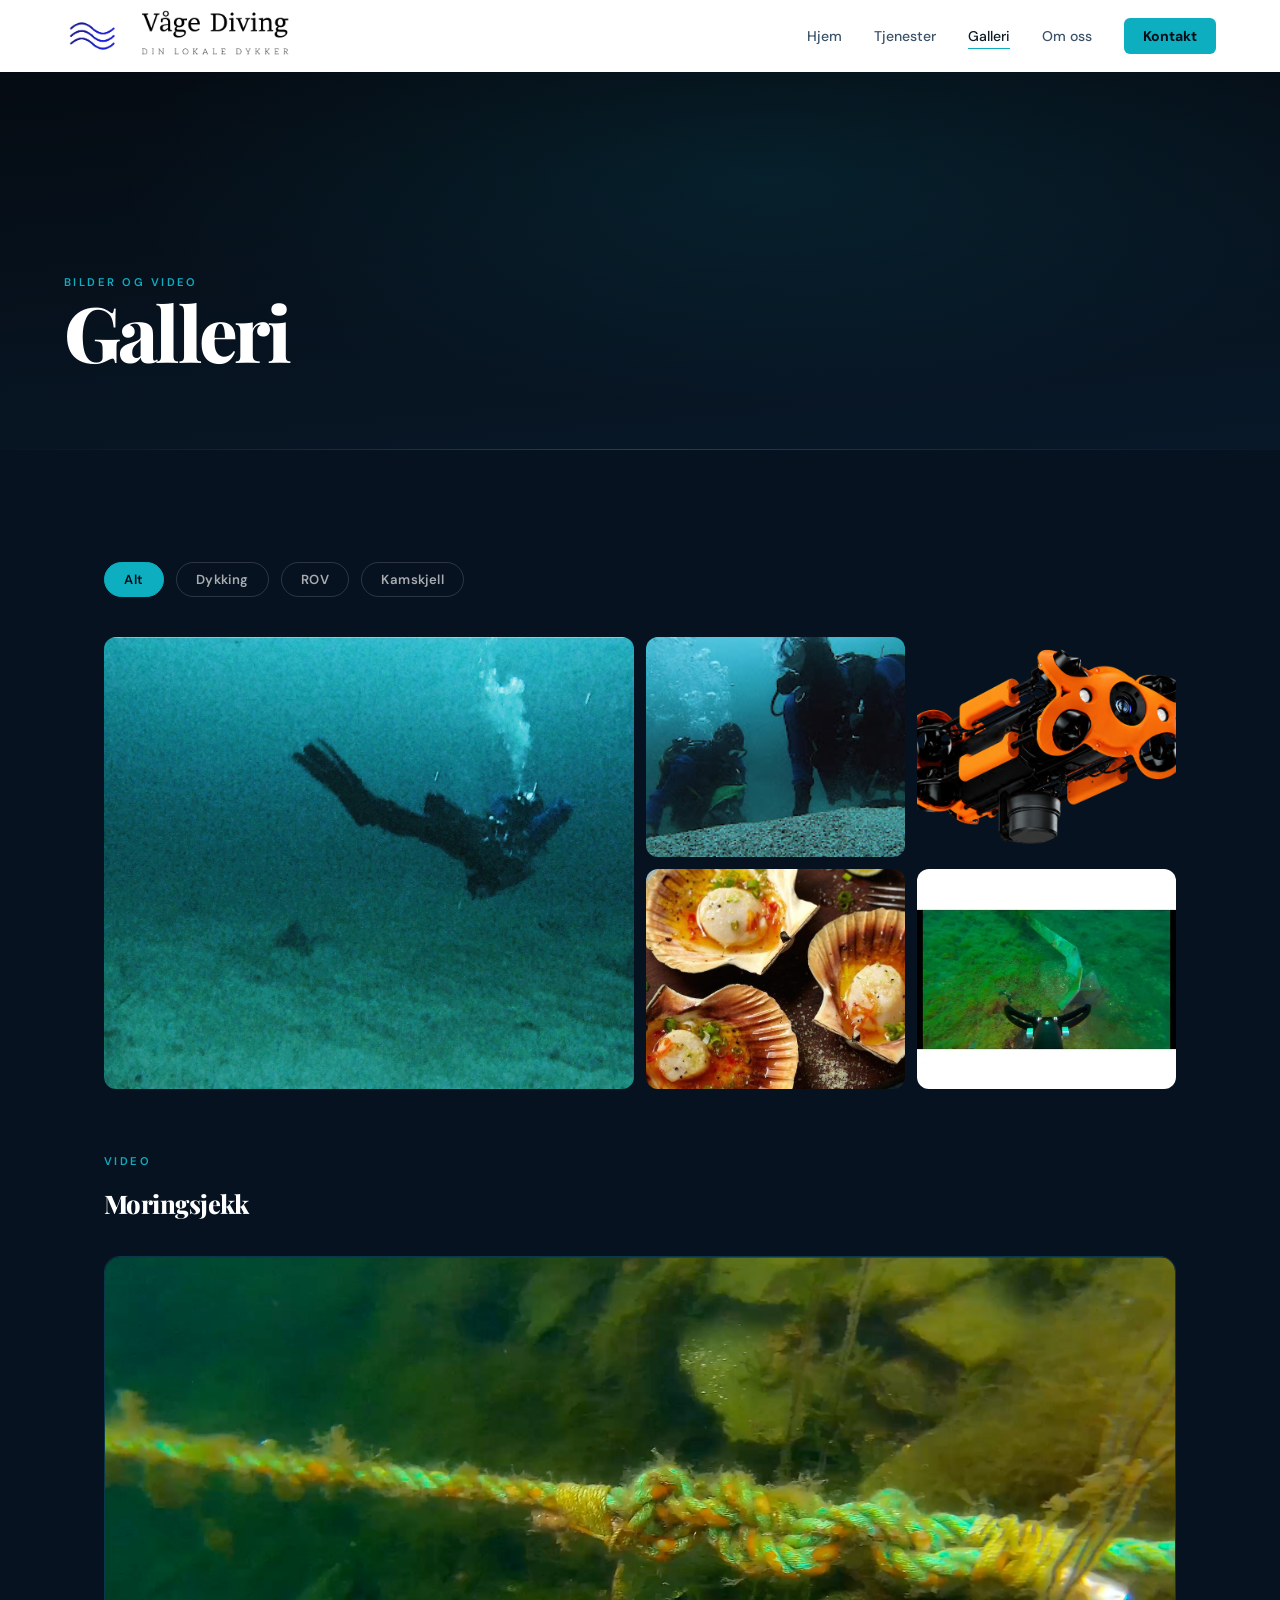
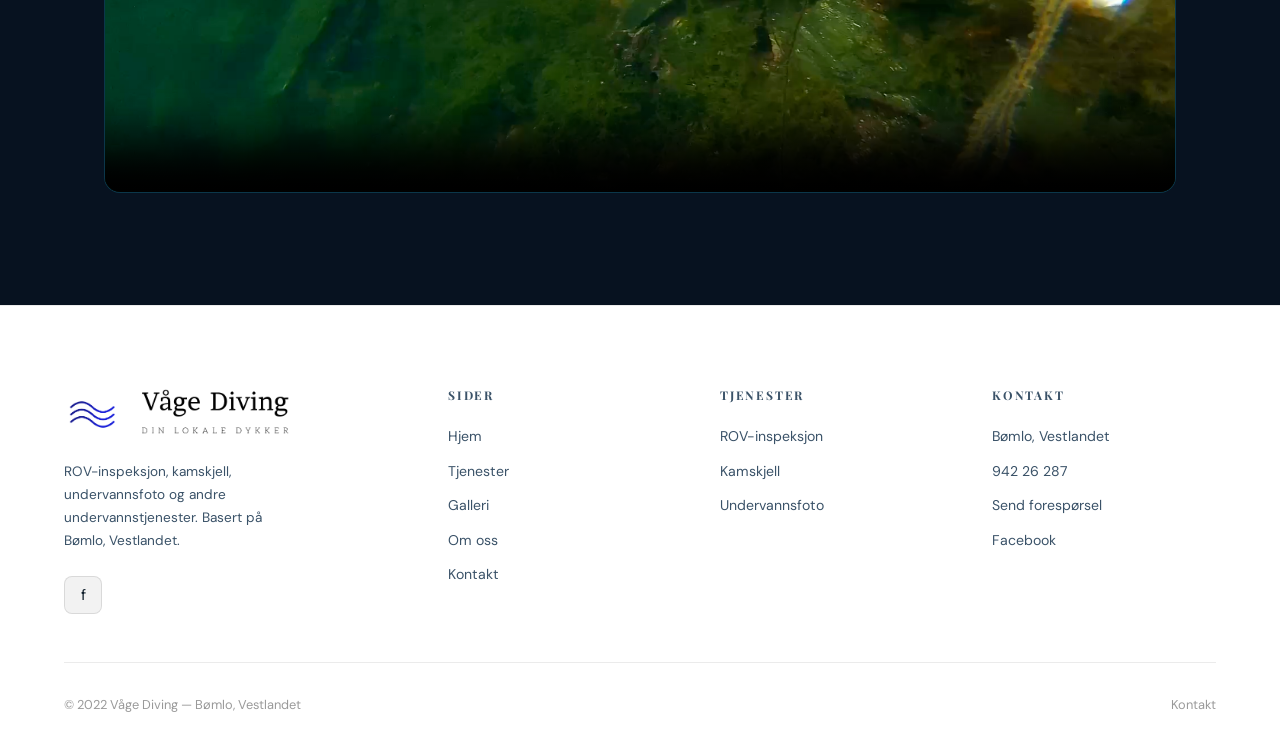
==== commit cb429aa2: "Add files via upload" ====
--- a/galleri.html
+++ b/galleri.html
@@ -11,8 +11,8 @@
 
   <nav class="navbar" id="navbar">
     <a href="index.html" class="logo">
-      <div class="logo-icon"><img src="images/bølgedel av logo.png" alt="Våge Diving"></div>
-      <img src="images/våge diving tekst logo.png" alt="Våge Diving" class="logo-text-img">
+      <div class="logo-icon"><img src="images/bolgedel-av-logo.png" alt="Våge Diving"></div>
+      <img src="images/vage-diving-tekst-logo.png" alt="Våge Diving" class="logo-text-img">
     </a>
     <ul class="nav-links">
       <li><a href="index.html">Hjem</a></li>
@@ -97,8 +97,8 @@
     <div class="footer-grid">
       <div class="footer-brand">
         <a href="index.html" class="logo">
-          <div class="logo-icon"><img src="images/bølgedel av logo.png" alt=""></div>
-          <img src="images/våge diving tekst logo.png" alt="Våge Diving" class="logo-text-img">
+          <div class="logo-icon"><img src="images/bolgedel-av-logo.png" alt=""></div>
+          <img src="images/vage-diving-tekst-logo.png" alt="Våge Diving" class="logo-text-img">
         </a>
         <p>ROV-inspeksjon, kamskjell, undervannsfoto og andre undervannstjenester. Basert på Bømlo, Vestlandet.</p>
         <div class="footer-social">
